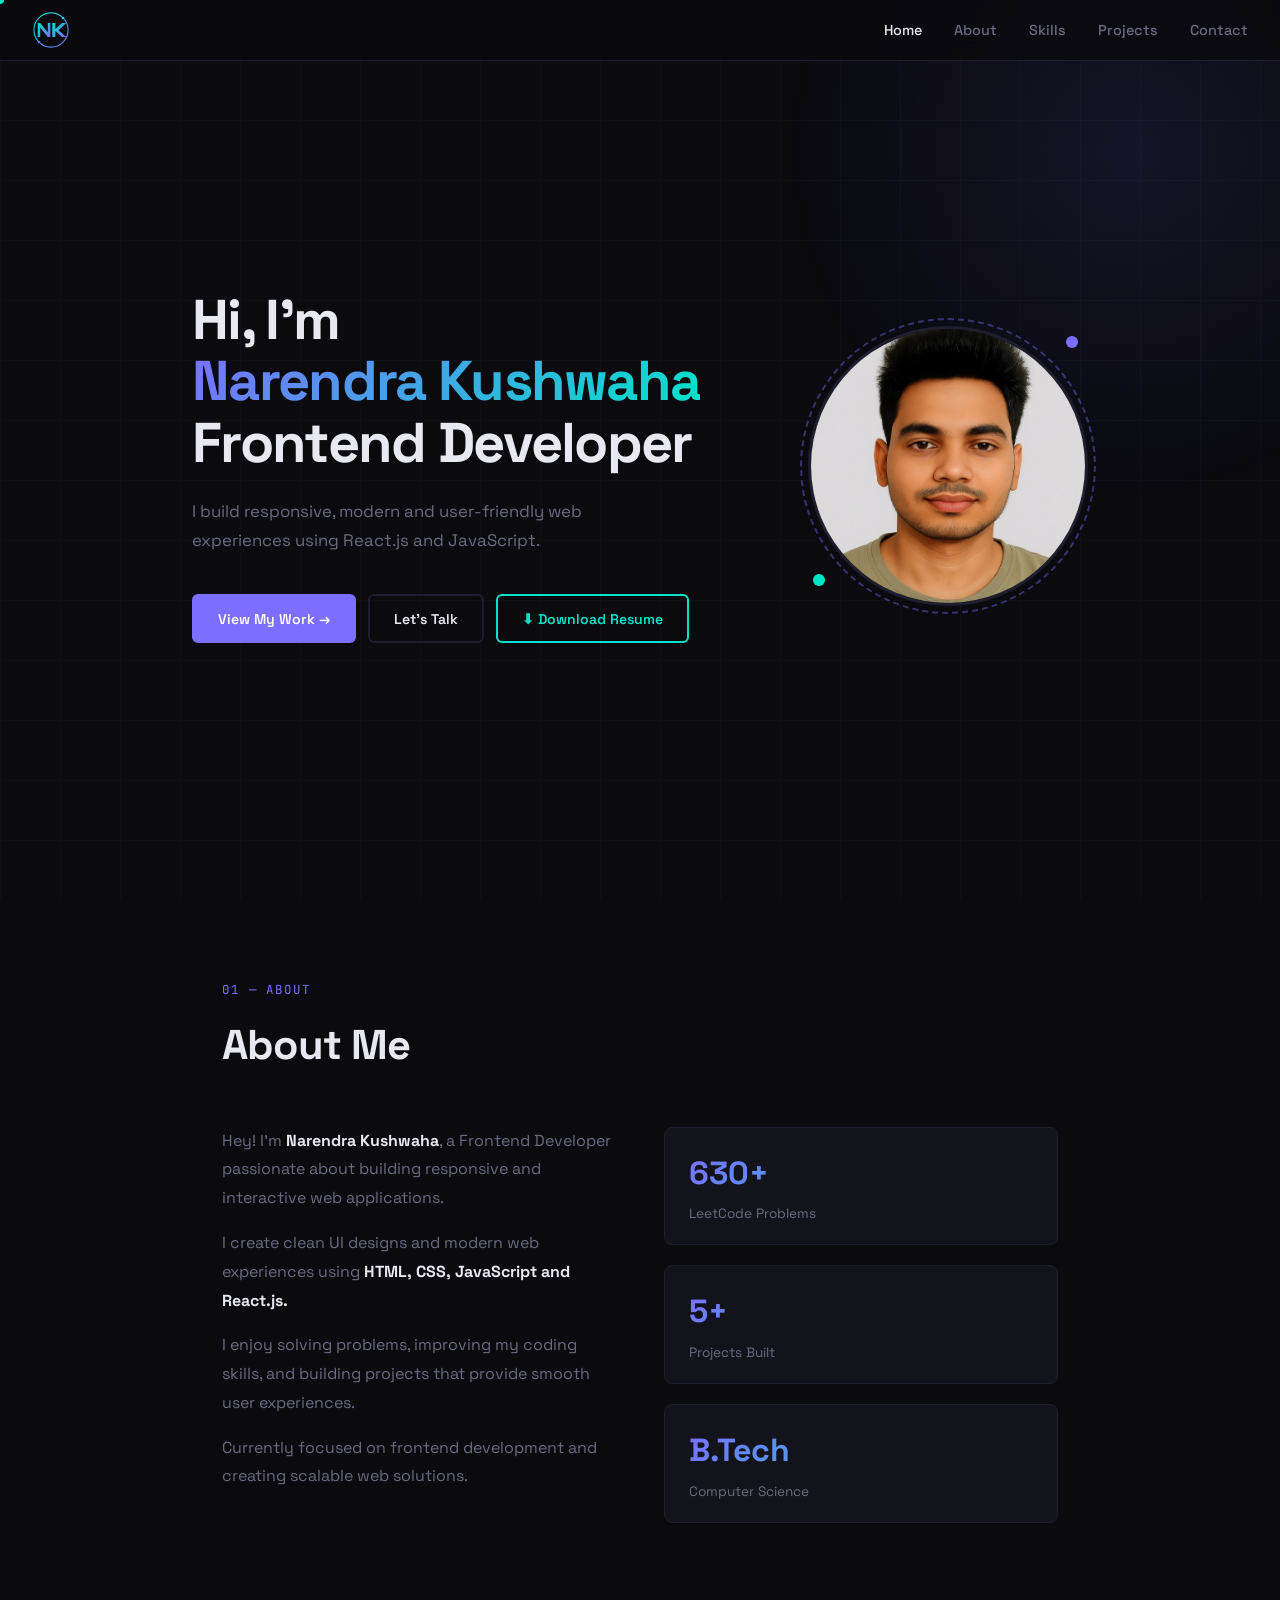
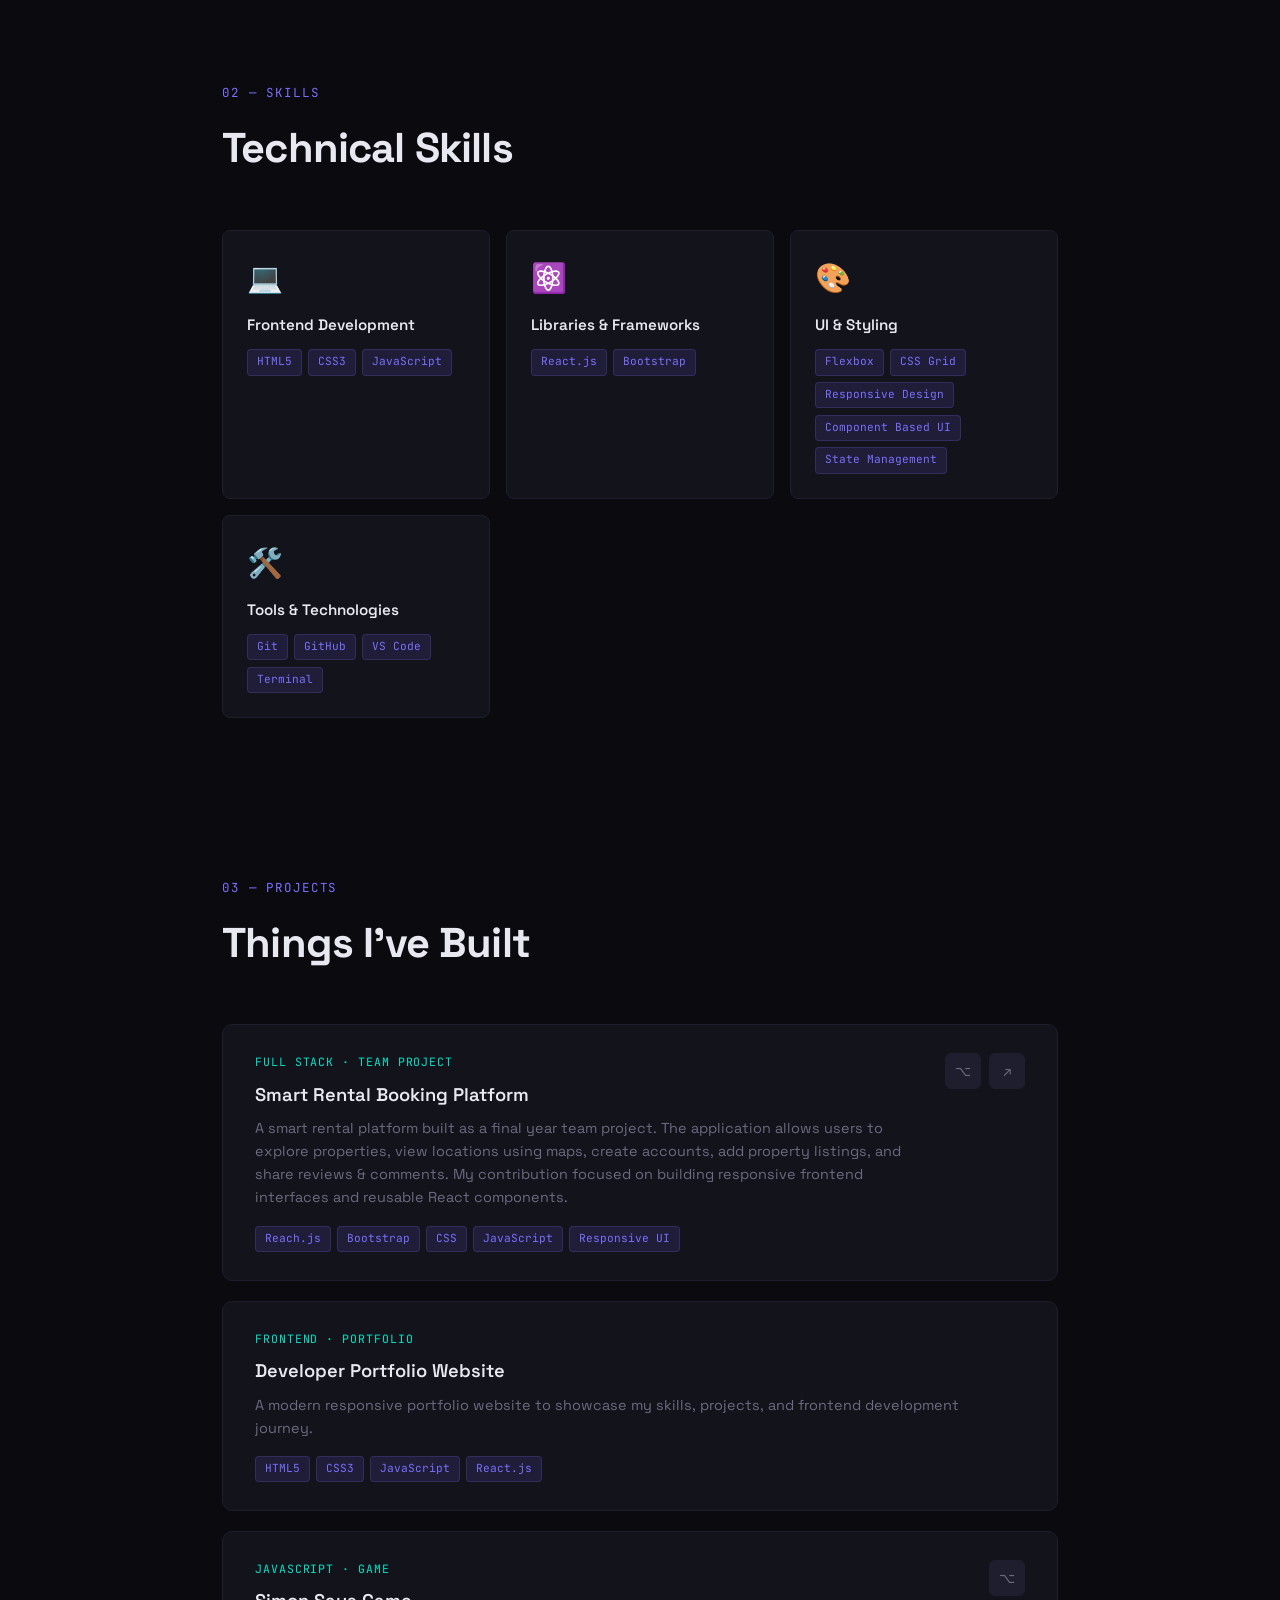
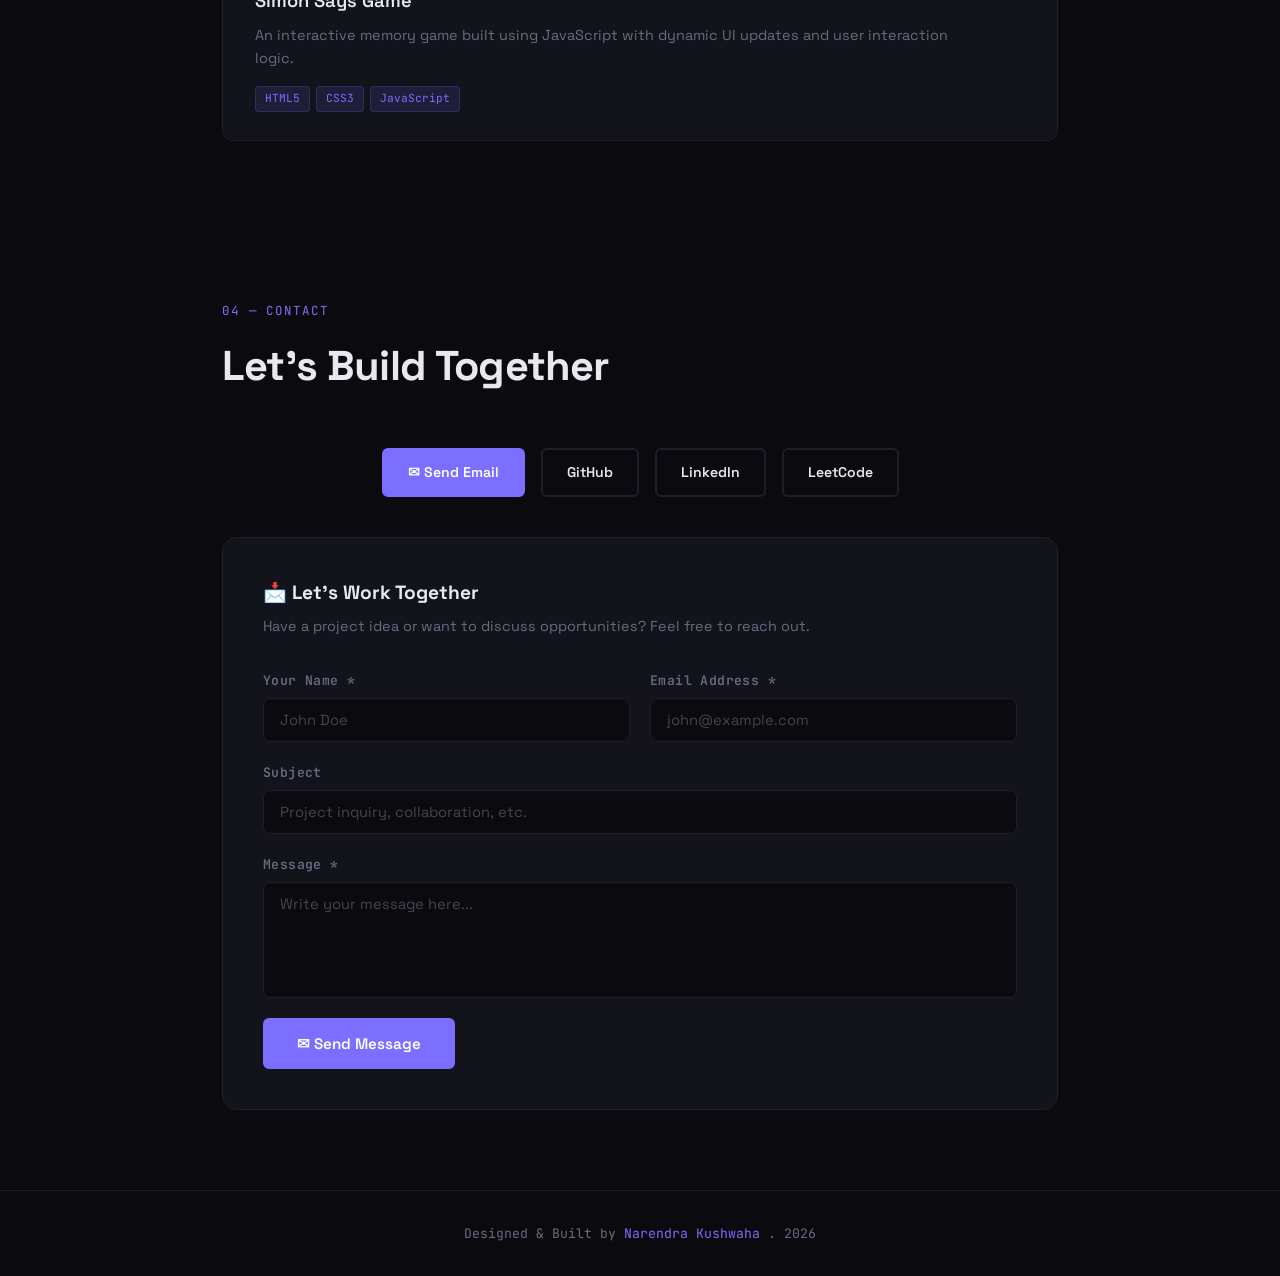
==== index.html @ e9b40866 "first commit" ====
<!DOCTYPE html>
<html lang="en">
<head>
  <meta charset="UTF-8" />
  <meta name="viewport" content="width=device-width, initial-scale=1.0"/>
  <title>Portfolio — Full Stack Developer</title>
  <link href="https://fonts.googleapis.com/css2?family=Space+Grotesk:wght@300;400;500;600;700&family=JetBrains+Mono:wght@400;500&display=swap" rel="stylesheet"/>
  <link rel="stylesheet" href="css/style.css"/>
</head>
<body>

  <div class="grid-bg"></div>
  <div class="glow"></div>
  <div class="cursor" id="cursor"></div>

  <!-- ===== NAVBAR ===== -->
  <nav>
    <div class="logo">
      <img src="assets/nk-logo.svg" alt="NK" style="height: 38px; vertical-align: middle;">
    </div>
    <ul class="nav-links">
      <li><a href="#hero">Home</a></li>
      <li><a href="#about">About</a></li>
      <li><a href="#skills">Skills</a></li>
      <li><a href="#projects">Projects</a></li>
      <li><a href="#contact">Contact</a></li>
    </ul>
  </nav>

  <!-- ===== HERO ===== -->
  <section id="hero">
    <div class="hero-left">
      <h1>Hi, I'm <br><span class="highlight">Narendra Kushwaha</span><br>Frontend Developer</h1>
      <p class="hero-sub">
        I build responsive, modern and user-friendly web experiences
        using React.js and JavaScript.
      </p>

      <div class="hero-cta">
        <a href="#projects" class="btn btn-primary">View My Work →</a>
        <a href="#contact" class="btn btn-ghost">Let's Talk</a>
        <a href="assets/resume.pdf" download="Narendra-Kushwaha_Resume.pdf" class="btn btn-resume">⬇ Download Resume</a>
      </div>
    </div>

    <div class="hero-right">
      <div class="photo-wrapper">
        <img src="assets/photo.jpg" alt="Narendra Kushwaha" class="profile-photo" id="profilePhoto"/>
        <div class="photo-ring"></div>
        <div class="photo-dot dot1"></div>
        <div class="photo-dot dot2"></div>
      </div>
    </div>
  </section>

  <!-- ===== ABOUT ===== -->
  <section id="about">
    <p class="section-label">01 — About</p>
    <h2>About Me</h2>
    <div class="about-grid fade-in">
      <div class="about-text">
        <p>Hey! I'm <strong>Narendra Kushwaha</strong>, a Frontend Developer passionate about building responsive and interactive web applications.</p>
        <p>I create clean UI designs and modern web experiences using <strong>HTML, CSS, JavaScript and React.js.</strong></p>
        <p>I enjoy solving problems, improving my coding skills, and building projects that provide smooth user experiences.</p>
        <p>Currently focused on frontend development and creating scalable web solutions.</p>
      </div>
      <div class="stats">
        <div class="stat-item">
          <div class="stat-num">630+</div>
          <div class="stat-label">LeetCode Problems</div>
        </div>
        <div class="stat-item">
          <div class="stat-num">5+</div>
          <div class="stat-label">Projects Built</div>
        </div>
        <div class="stat-item">
          <div class="stat-num">B.Tech</div>
          <div class="stat-label">Computer Science</div>
        </div>
      </div>
    </div>
  </section>

  <!-- ===== SKILLS ===== -->
  <section id="skills">
    <p class="section-label">02 — Skills</p>
    <h2>Technical Skills</h2>
    <div class="skills-grid fade-in">
      <div class="skill-card">
        <div class="skill-icon">💻</div>
        <div class="skill-name">Frontend Development</div>
        <div class="skill-tags">
          <span class="tag">HTML5</span><span class="tag">CSS3</span><span class="tag">JavaScript</span>
        </div>
      </div>
      <div class="skill-card">
        <div class="skill-icon">⚛️</div>
        <div class="skill-name">Libraries & Frameworks</div>
        <div class="skill-tags">
          <span class="tag">React.js</span><span class="tag">Bootstrap</span>
        </div>
      </div>
      <div class="skill-card">
        <div class="skill-icon">🎨</div>
        <div class="skill-name">UI & Styling</div>
        <div class="skill-tags">
          <span class="tag">Flexbox</span><span class="tag">CSS Grid</span><span class="tag">Responsive Design</span><span class="tag">Component Based UI</span><span class="tag">State Management</span>
        </div>
      </div>
      <div class="skill-card">
        <div class="skill-icon">🛠️</div>
        <div class="skill-name">Tools & Technologies</div>
        <div class="skill-tags">
          <span class="tag">Git</span><span class="tag">GitHub</span><span class="tag">VS Code</span><span class="tag">Terminal</span>
        </div>
      </div>
    </div>
  </section>

  <!-- ===== PROJECTS ===== -->
  <section id="projects">
    <p class="section-label">03 — Projects</p>
    <h2>Things I've Built</h2>
    <div class="projects-grid fade-in">
      <div class="project-card">
        <div>
          <div class="project-tag">FULL STACK · TEAM PROJECT</div>
          <div class="project-name">Smart Rental Booking Platform</div>
          <div class="project-desc"><p> A smart rental platform built as a final year team project. The application allows users to explore properties, view locations using maps, create accounts, add property listings, and share reviews & comments. My contribution focused on building responsive frontend interfaces and reusable React components.</p></div>
          <div class="skill-tags" style="margin-top:1rem;">
            <span class="tag">Reach.js</span><span class="tag">Bootstrap</span><span class="tag">CSS</span><span class="tag">JavaScript</span><span class="tag">Responsive UI</span>
          </div>
        </div>
        <div class="project-links">
          <a href="https://github.com/Narendra-kushwaha/smart-rental-booking" class="icon-link" title="GitHub">⌥</a>
          <a href="https://smart-rental-booking.onrender.com" class="icon-link" title="Live Demo">↗</a>
        </div>
      </div>
      <div class="project-card">
        <div>
          <div class="project-tag">FRONTEND · PORTFOLIO</div>
          <div class="project-name">Developer Portfolio Website</div>
          <div class="project-desc"> A modern responsive portfolio website to showcase my skills, projects, and frontend development journey.</div>
          <div class="skill-tags" style="margin-top:1rem;">
            <span class="tag">HTML5</span><span class="tag">CSS3</span><span class="tag">JavaScript</span><span class="tag">React.js</span>
          </div>
        </div>
        <div class="project-links">
          <!-- <a href="#" class="icon-link" title="GitHub">⌥</a> -->
          <!-- <a href="#" class="icon-link" title="Live Demo">↗</a> -->
        </div>
      </div>
      <div class="project-card">
        <div>
          <div class="project-tag">JAVASCRIPT · GAME</div>
          <div class="project-name">Simon Says Game</div>
          <div class="project-desc">An interactive memory game built using JavaScript with dynamic UI updates and user interaction logic.</div>
          <div class="skill-tags" style="margin-top:1rem;">
            <span class="tag">HTML5</span><span class="tag">CSS3</span><span class="tag">JavaScript</span>
          </div>
        </div>
        <div class="project-links">
          <a href="https://github.com/Narendra-kushwaha/Simon-Says-Game" class="icon-link" title="GitHub">⌥</a>
          <!-- <a href="#" class="icon-link" title="Live Demo">↗</a> -->
        </div>
      </div>
    </div>
  </section>

 
<!-- conteact section -->
  <section id="contact">
    <p class="section-label">04 — Contact</p>
    <h2>Let's Build Together</h2>

    <!-- Social Buttons -->
    <div class="contact-links fade-in" style="margin-bottom: 2.5rem;">
      <a href="mailto:narendra626315@gmail.com" class="btn btn-primary">✉ Send Email</a>
      <a href="https://github.com/yourusername" class="btn btn-ghost" target="_blank">GitHub</a>
      <a href="https://linkedin.com/in/yourusername" class="btn btn-ghost" target="_blank">LinkedIn</a>
      <a href="https://twitter.com/yourusername" class="btn btn-ghost" target="_blank">LeetCode</a>
    </div>

    <!-- Contact Form -->
    <div class="form-wrapper fade-in">
      <div class="form-header">
        <p class="form-title">📩 Let's Work Together</p>
        <p class="form-sub">Have a project idea or want to discuss opportunities? Feel free to reach out.</p>
      </div>

      <form class="contact-form" id="contactForm">
        <div class="form-row">
          <div class="form-group">
            <label for="fname">Your Name *</label>
            <input type="text" id="fname" name="name" placeholder="John Doe" required />
          </div>
          <div class="form-group">
            <label for="femail">Email Address *</label>
            <input type="email" id="femail" name="email" placeholder="john@example.com" required />
          </div>
        </div>
        <div class="form-group">
          <label for="fsubject">Subject</label>
          <input type="text" id="fsubject" name="subject" placeholder="Project inquiry, collaboration, etc." />
        </div>
        <div class="form-group">
          <label for="fmsg">Message *</label>
          <textarea id="fmsg" name="message" rows="5" placeholder="Write your message here..." required></textarea>
        </div>
        <button type="submit" class="btn btn-primary btn-submit" id="submitBtn">
          <span id="btnText">✉ Send Message</span>
        </button>
      </form>

      <!-- Success Screen -->
      <div class="form-success" id="formSuccess">
        <div class="success-icon">✅</div>
        <h3>Message Sent Successfully!</h3>
        <p>Thank you for reaching out. I'll get back to you soon.</p>
        <button class="btn btn-ghost" onclick="resetForm()">Send Another Message</button>
      </div>
    </div>
  </section>


  <footer>
    <p>Designed & Built by <span>Narendra Kushwaha</span> . 2026</p>
  </footer>

  <script src="js/main.js"></script>
</body>
</html>
---- css/style.css ----
:root {
  --bg:      #0a0a0f;
  --surface: #111118;
  --border:  #1e1e2e;
  --accent:  #7c6fff;
  --accent2: #00e5c8;
  --text:    #e8e8f0;
  --muted:   #6b6b80;
  --card:    #13131c;
}

*, *::before, *::after { box-sizing: border-box; margin: 0; padding: 0; }
html { scroll-behavior: smooth; }
body {
  background: var(--bg);
  color: var(--text);
  font-family: 'Space Grotesk', sans-serif;
  line-height: 1.6;
  overflow-x: hidden;
}

/* BG DECORATIONS */
.grid-bg {
  position: fixed; inset: 0; z-index: 0; pointer-events: none;
  background-image:
    linear-gradient(var(--border) 1px, transparent 1px),
    linear-gradient(90deg, var(--border) 1px, transparent 1px);
  background-size: 60px 60px;
  opacity: 0.3;
}
.glow {
  position: fixed; top: -200px; right: -200px; z-index: 0;
  width: 700px; height: 700px; border-radius: 50%;
  background: radial-gradient(circle, rgba(124,111,255,0.1) 0%, transparent 70%);
  pointer-events: none;
}
.cursor {
  position: fixed; width: 8px; height: 8px;
  background: var(--accent2); border-radius: 50%;
  pointer-events: none; z-index: 9999;
  transform: translate(-50%, -50%);
  transition: transform 0.1s;
}

/* NAVBAR */
nav {
  position: fixed; top: 0; width: 100%; z-index: 100;
  padding: 0.7rem 2rem;
  display: flex; justify-content: space-between; align-items: center;
  background: rgba(10,10,15,0.85);
  backdrop-filter: blur(12px);
  border-bottom: 1px solid var(--border);
}
.logo {
  font-family: 'JetBrains Mono', monospace;
  font-size: 1.1rem; font-weight: 500;
  color: var(--accent); letter-spacing: -0.02em;
}
.logo span { color: var(--accent2); }
.nav-links { display: flex; gap: 2rem; list-style: none; }
.nav-links a {
  color: var(--muted); text-decoration: none;
  font-size: 0.9rem; font-weight: 500; transition: color 0.2s;
}
.nav-links a:hover { color: var(--text); }

/* HERO */
#hero {
  min-height: 100vh;
  display: flex; align-items: center; justify-content: space-between;
  gap: 4rem;
  padding: 6rem 2rem 4rem;
  max-width: 960px; margin: 0 auto;
  position: relative; z-index: 1;
}
.hero-left { flex: 1; }
.hero-right { flex-shrink: 0; }

.hero-eyebrow {
  font-family: 'JetBrains Mono', monospace;
  font-size: 0.82rem; color: var(--accent2);
  letter-spacing: 0.12em; text-transform: uppercase;
  margin-bottom: 1.5rem;
}
.hero-eyebrow::before { content: '// '; color: var(--muted); }

h1 {
  font-size: clamp(2.2rem, 5vw, 3.5rem);
  font-weight: 700; line-height: 1.1;
  letter-spacing: -0.03em; margin-bottom: 1.5rem;
}
.highlight {
  background: linear-gradient(135deg, var(--accent), var(--accent2));
  -webkit-background-clip: text; -webkit-text-fill-color: transparent;
  background-clip: text;
}
.hero-sub {
  font-size: 1.05rem; color: var(--muted);
  max-width: 480px; margin-bottom: 2.5rem; line-height: 1.7;
}
.hero-cta { display: flex; gap: 0.75rem; flex-wrap: wrap; }

/* PROFILE PHOTO */
.photo-wrapper {
  position: relative;
  width: 280px; height: 280px;
}
.profile-photo {
  width: 280px; height: 280px;
  border-radius: 50%;
  object-fit: cover;
  border: 3px solid var(--border);
  position: relative; z-index: 2;
  display: block;
  background: var(--card);
}
.profile-photo::after {
  content: '👤';
  display: flex; align-items: center; justify-content: center;
  font-size: 5rem;
}
.photo-ring {
  position: absolute; inset: -8px;
  border-radius: 50%;
  border: 2px dashed var(--accent);
  opacity: 0.4;
  animation: spin 20s linear infinite;
}
.photo-dot {
  position: absolute;
  width: 12px; height: 12px; border-radius: 50%;
  z-index: 3;
}
.dot1 { background: var(--accent); top: 10px; right: 10px; }
.dot2 { background: var(--accent2); bottom: 20px; left: 5px; }
@keyframes spin { to { transform: rotate(360deg); } }

/* BUTTONS */
.btn {
  padding: 0.7rem 1.5rem; border-radius: 6px;
  font-size: 0.88rem; font-weight: 600;
  cursor: pointer; text-decoration: none;
  transition: all 0.2s;
  display: inline-flex; align-items: center; gap: 0.5rem;
  font-family: 'Space Grotesk', sans-serif;
}
.btn-primary {
  background: var(--accent); color: #fff;
  border: 2px solid var(--accent);
}
.btn-primary:hover { background: transparent; color: var(--accent); }

.btn-ghost {
  background: transparent; color: var(--text);
  border: 2px solid var(--border);
}
.btn-ghost:hover { border-color: var(--accent); color: var(--accent); }

/* Resume button style */
.btn-resume {
  background: transparent; color: var(--accent2);
  border: 2px solid var(--accent2);
}
.btn-resume:hover { background: var(--accent2); color: #000; }

/* SECTIONS */
section {
  position: relative; z-index: 1;
  padding: 5rem 2rem;
  max-width: 900px; margin: 0 auto;
}
.section-label {
  font-family: 'JetBrains Mono', monospace;
  font-size: 0.78rem; color: var(--accent);
  text-transform: uppercase; letter-spacing: 0.15em;
  margin-bottom: 0.75rem;
}
h2 {
  font-size: clamp(1.8rem, 4vw, 2.6rem);
  font-weight: 700; letter-spacing: -0.02em;
  margin-bottom: 3rem; color: var(--text);
}

/* ABOUT */
.about-grid {
  display: grid; grid-template-columns: 1fr 1fr;
  gap: 3rem; align-items: start;
}
.about-text p { color: var(--muted); line-height: 1.8; margin-bottom: 1rem; }
.about-text p strong { color: var(--text); }
.stats { display: flex; flex-direction: column; gap: 1.25rem; }
.stat-item {
  padding: 1.25rem 1.5rem;
  background: var(--card); border: 1px solid var(--border); border-radius: 8px;
}
.stat-num {
  font-size: 2rem; font-weight: 700;
  background: linear-gradient(135deg, var(--accent), var(--accent2));
  -webkit-background-clip: text; -webkit-text-fill-color: transparent;
  background-clip: text;
}
.stat-label { color: var(--muted); font-size: 0.85rem; margin-top: 0.25rem; }

/* SKILLS */
.skills-grid {
  display: grid;
  grid-template-columns: repeat(auto-fit, minmax(200px, 1fr));
  gap: 1rem;
}
.skill-card {
  background: var(--card); border: 1px solid var(--border);
  border-radius: 8px; padding: 1.5rem;
  transition: border-color 0.2s, transform 0.2s;
}
.skill-card:hover { border-color: var(--accent); transform: translateY(-2px); }
.skill-icon { font-size: 1.8rem; margin-bottom: 0.75rem; }
.skill-name { font-weight: 600; font-size: 0.95rem; margin-bottom: 0.5rem; }
.skill-tags { display: flex; flex-wrap: wrap; gap: 0.4rem; margin-top: 0.75rem; }
.tag {
  font-family: 'JetBrains Mono', monospace;
  font-size: 0.7rem; padding: 0.2rem 0.55rem;
  background: rgba(124,111,255,0.12); color: var(--accent);
  border-radius: 4px; border: 1px solid rgba(124,111,255,0.2);
}

/* PROJECTS */
.projects-grid { display: grid; gap: 1.25rem; }
.project-card {
  background: var(--card); border: 1px solid var(--border);
  border-radius: 10px; padding: 1.75rem 2rem;
  display: grid; grid-template-columns: 1fr auto;
  gap: 1rem; align-items: start;
  transition: border-color 0.2s;
}
.project-card:hover { border-color: var(--accent); }
.project-tag {
  font-family: 'JetBrains Mono', monospace;
  font-size: 0.72rem; color: var(--accent2);
  text-transform: uppercase; letter-spacing: 0.08em; margin-bottom: 0.5rem;
}
.project-name { font-size: 1.15rem; font-weight: 600; margin-bottom: 0.5rem; color: var(--text); }
.project-desc { color: var(--muted); font-size: 0.9rem; line-height: 1.6; }
.project-links { display: flex; gap: 0.5rem; flex-shrink: 0; }
.icon-link {
  width: 36px; height: 36px; border-radius: 6px;
  background: var(--border); border: 1px solid var(--border);
  display: flex; align-items: center; justify-content: center;
  color: var(--muted); text-decoration: none; font-size: 0.9rem;
  transition: all 0.2s;
}
.icon-link:hover { background: var(--accent); color: #fff; border-color: var(--accent); }

/* CONTACT */
.contact-wrapper {
  background: var(--card); border: 1px solid var(--border);
  border-radius: 12px; padding: 3rem; text-align: center;
}
.contact-wrapper p {
  color: var(--muted); margin-bottom: 2rem;
  max-width: 440px; margin-left: auto; margin-right: auto;
}
.contact-links { display: flex; justify-content: center; gap: 1rem; flex-wrap: wrap; }

/* FOOTER */
footer {
  border-top: 1px solid var(--border);
  text-align: center; padding: 2rem;
  color: var(--muted); font-size: 0.82rem;
  font-family: 'JetBrains Mono', monospace;
}
footer span { color: var(--accent); }

/* ANIMATIONS */
.fade-in { opacity: 0; transform: translateY(20px); transition: opacity 0.6s ease, transform 0.6s ease; }
.fade-in.visible { opacity: 1; transform: none; }

/* RESPONSIVE */
@media (max-width: 768px) {
  #hero { flex-direction: column-reverse; text-align: center; padding-top: 7rem; }
  .hero-sub { max-width: 100%; }
  .hero-cta { justify-content: center; }
  .photo-wrapper { width: 200px; height: 200px; }
  .profile-photo { width: 190px; height: 190px; }
  .about-grid { grid-template-columns: 1fr; }
  .project-card { grid-template-columns: 1fr; }
  .nav-links { display: none; }
}

/* contect form style */
.contact-links { display: flex; gap: 1rem; flex-wrap: wrap; }

.form-wrapper {
  background: var(--card);
  border: 1px solid var(--border);
  border-radius: 14px;
  padding: 2.5rem;
}

.form-header { margin-bottom: 2rem; }

.form-title {
  font-size: 1.2rem; font-weight: 700;
  color: var(--text); margin-bottom: 0.4rem;
}
.form-sub { color: var(--muted); font-size: 0.9rem; }

.contact-form { display: flex; flex-direction: column; gap: 1.25rem; }

.form-row {
  display: grid; grid-template-columns: 1fr 1fr; gap: 1.25rem;
}

.form-group { display: flex; flex-direction: column; gap: 0.45rem; }

.form-group label {
  font-size: 0.82rem; font-weight: 600;
  color: var(--muted); letter-spacing: 0.03em;
  font-family: 'JetBrains Mono', monospace;
}

.form-group input,
.form-group textarea {
  background: var(--bg);
  border: 1px solid var(--border);
  border-radius: 8px;
  padding: 0.75rem 1rem;
  color: var(--text);
  font-family: 'Space Grotesk', sans-serif;
  font-size: 0.92rem;
  outline: none;
  transition: border-color 0.2s, box-shadow 0.2s;
  resize: none;
  width: 100%;
}

.form-group input::placeholder,
.form-group textarea::placeholder { color: var(--muted); opacity: 0.6; }

.form-group input:focus,
.form-group textarea:focus {
  border-color: var(--accent);
  box-shadow: 0 0 0 3px rgba(124,111,255,0.12);
}

.btn-submit { align-self: flex-start; padding: 0.85rem 2rem; font-size: 0.95rem; }

.form-success { display: none; text-align: center; padding: 2rem; }
.form-success.show { display: block; }
.contact-form.hide { display: none; }

.success-icon { font-size: 3rem; margin-bottom: 1rem; }
.form-success h3 {
  font-size: 1.4rem; font-weight: 700;
  color: var(--accent2); margin-bottom: 0.5rem;
}
.form-success p { color: var(--muted); margin-bottom: 1.5rem; }

@media (max-width: 600px) {
  .form-row { grid-template-columns: 1fr; }
  .form-wrapper { padding: 1.5rem; }
  .btn-submit { width: 100%; justify-content: center; }
}
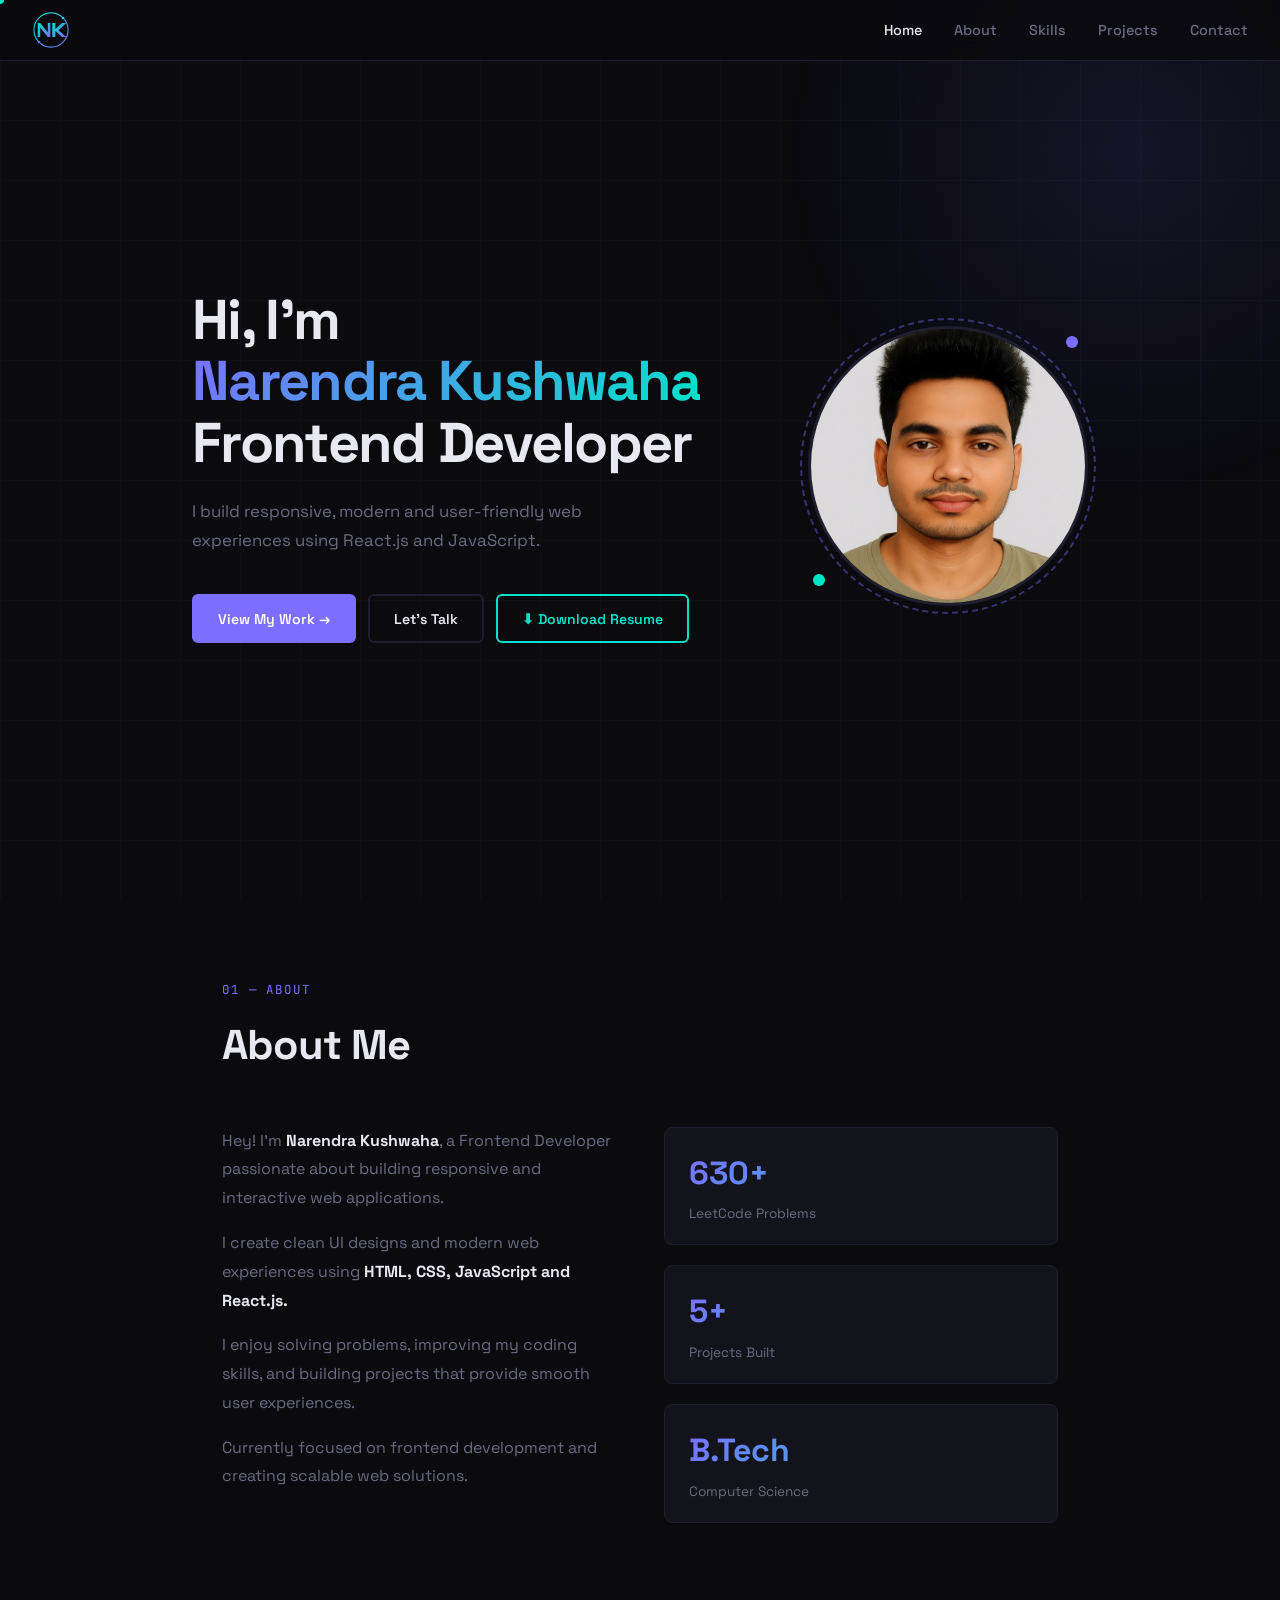
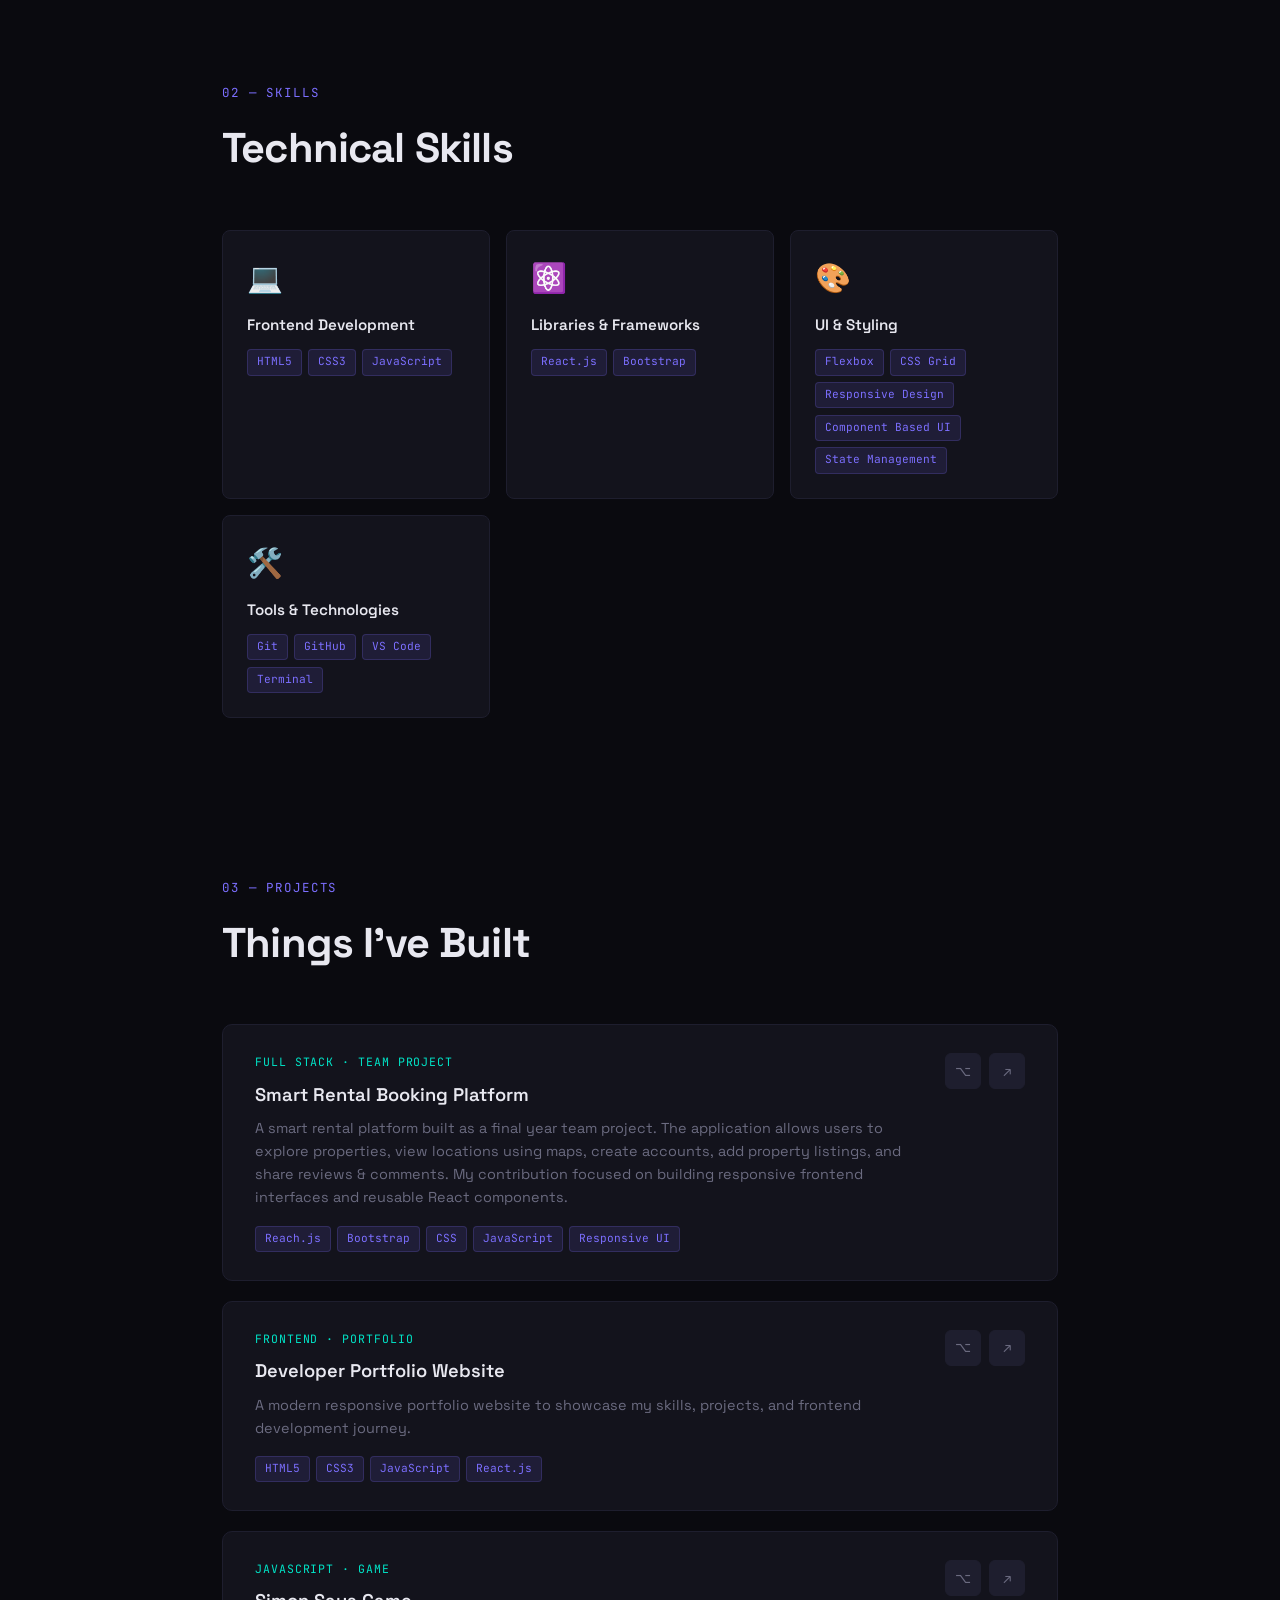
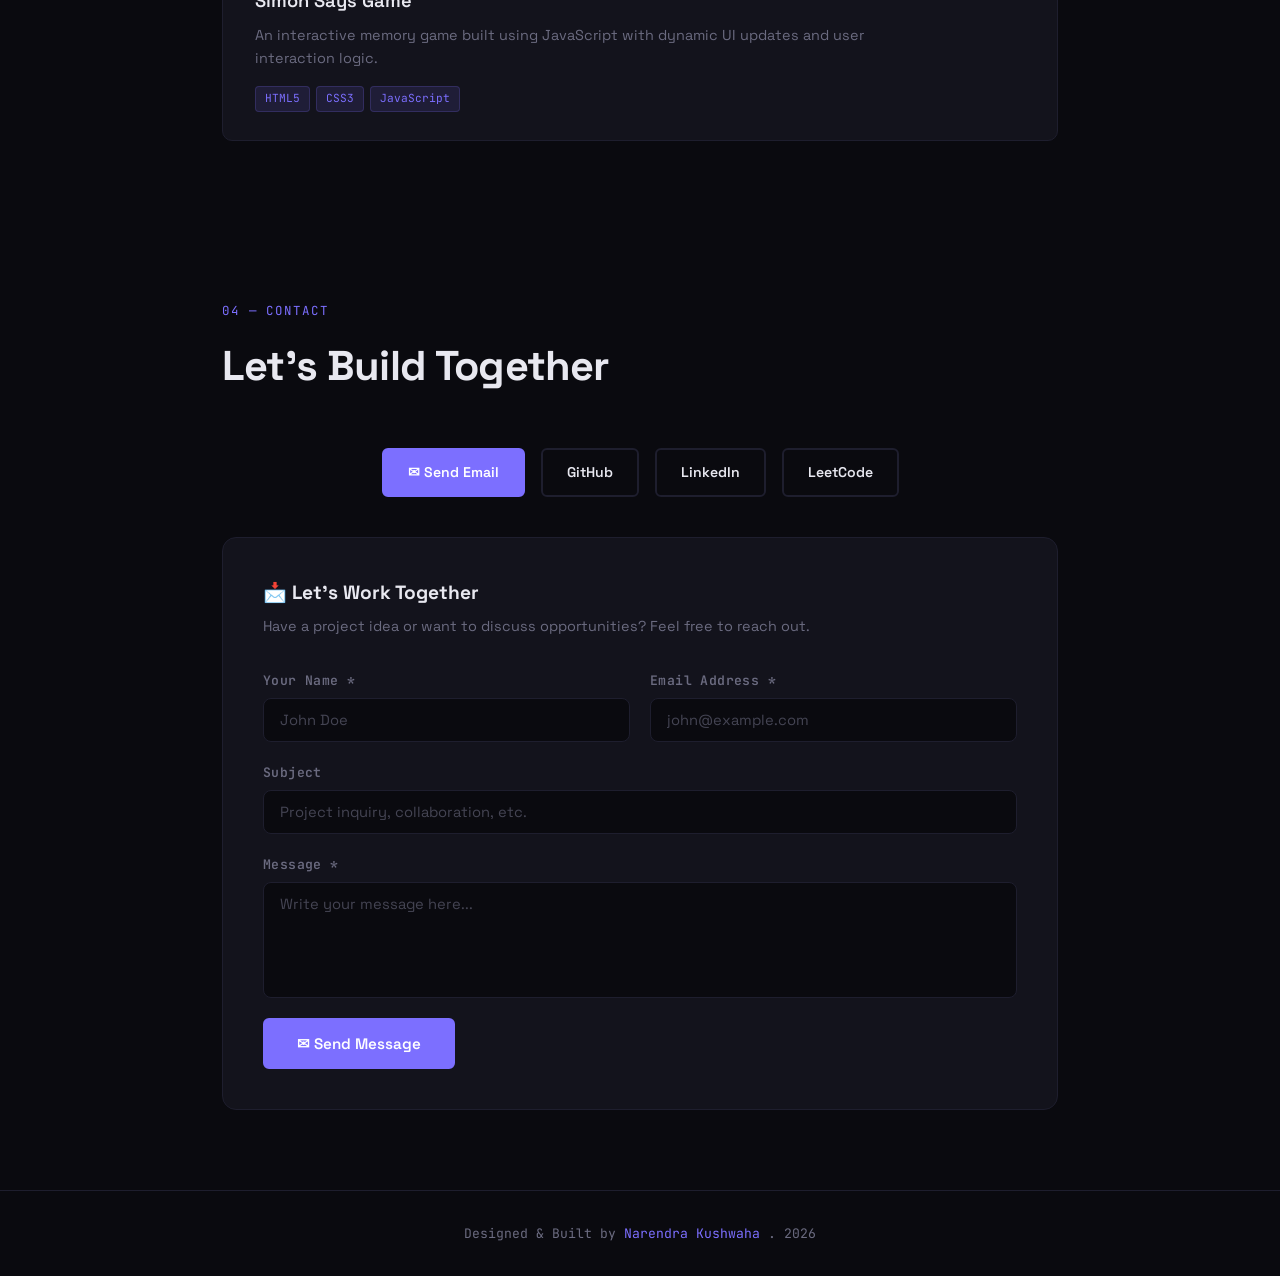
==== commit 4521576e: "updated title and project live links" ====
--- a/index.html
+++ b/index.html
@@ -3,7 +3,7 @@
 <head>
   <meta charset="UTF-8" />
   <meta name="viewport" content="width=device-width, initial-scale=1.0"/>
-  <title>Portfolio — Full Stack Developer</title>
+  <title>Narendra Kushwaha — Frontend Developer</title>
   <link href="https://fonts.googleapis.com/css2?family=Space+Grotesk:wght@300;400;500;600;700&family=JetBrains+Mono:wght@400;500&display=swap" rel="stylesheet"/>
   <link rel="stylesheet" href="css/style.css"/>
 </head>
@@ -146,8 +146,8 @@
           </div>
         </div>
         <div class="project-links">
-          <!-- <a href="#" class="icon-link" title="GitHub">⌥</a> -->
-          <!-- <a href="#" class="icon-link" title="Live Demo">↗</a> -->
+          <a href="https://github.com/Narendra-kushwaha/portfolio" class="icon-link" title="GitHub">⌥</a>
+          <a href="https://narendra-kushwaha.netlify.app/" class="icon-link" title="Live Demo">↗</a>
         </div>
       </div>
       <div class="project-card">
@@ -161,7 +161,7 @@
         </div>
         <div class="project-links">
           <a href="https://github.com/Narendra-kushwaha/Simon-Says-Game" class="icon-link" title="GitHub">⌥</a>
-          <!-- <a href="#" class="icon-link" title="Live Demo">↗</a> -->
+          <a href="simon-says-nk.netlify.app" class="icon-link" title="Live Demo">↗</a>
         </div>
       </div>
     </div>
@@ -176,9 +176,9 @@
     <!-- Social Buttons -->
     <div class="contact-links fade-in" style="margin-bottom: 2.5rem;">
       <a href="mailto:narendra626315@gmail.com" class="btn btn-primary">✉ Send Email</a>
-      <a href="https://github.com/yourusername" class="btn btn-ghost" target="_blank">GitHub</a>
-      <a href="https://linkedin.com/in/yourusername" class="btn btn-ghost" target="_blank">LinkedIn</a>
-      <a href="https://twitter.com/yourusername" class="btn btn-ghost" target="_blank">LeetCode</a>
+      <a href="https://github.com/Narendra-kushwaha " class="btn btn-ghost" target="_blank">GitHub</a>
+      <a href="https://linkedin.com/in/narendra-kushwaha-38232a237" class="btn btn-ghost" target="_blank">LinkedIn</a>
+      <a href="https://leetcode.com/u/Narendra_kushwaha_8319/" class="btn btn-ghost" target="_blank">LeetCode</a>
     </div>
 
     <!-- Contact Form -->
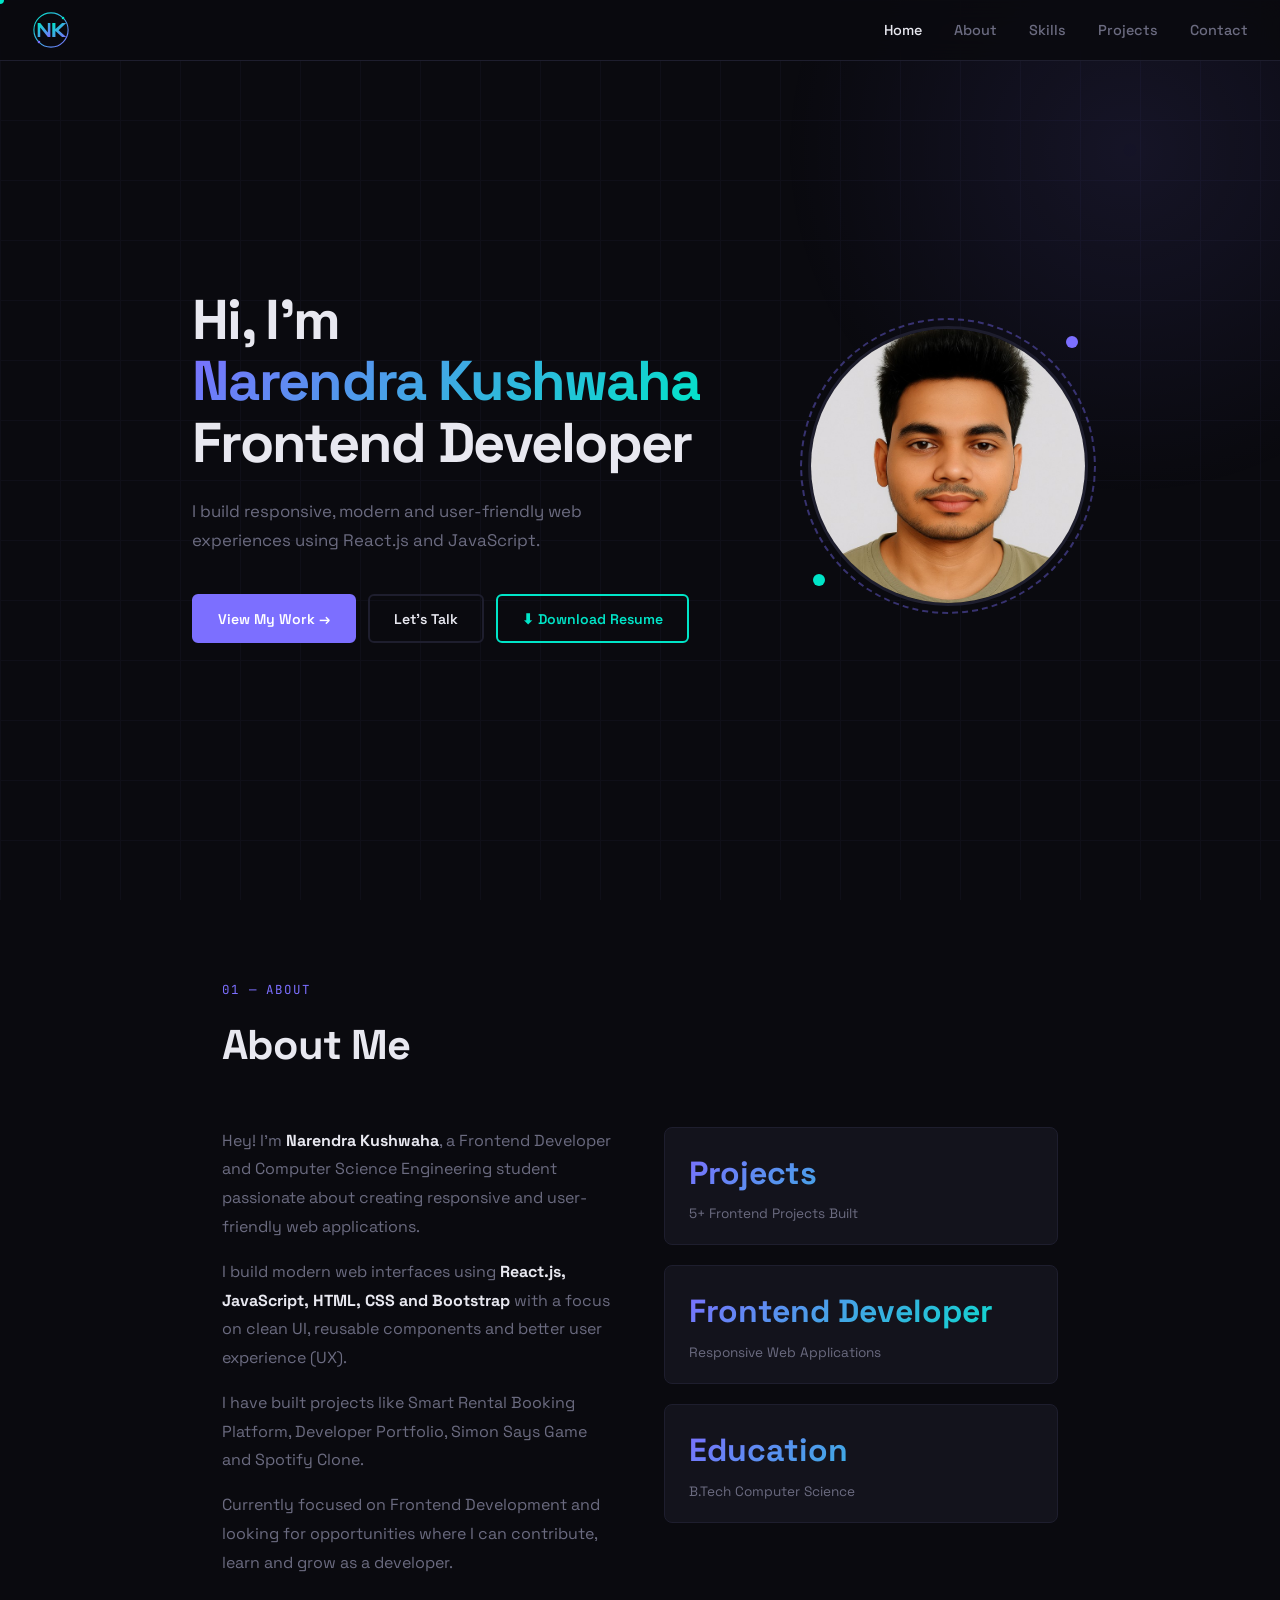
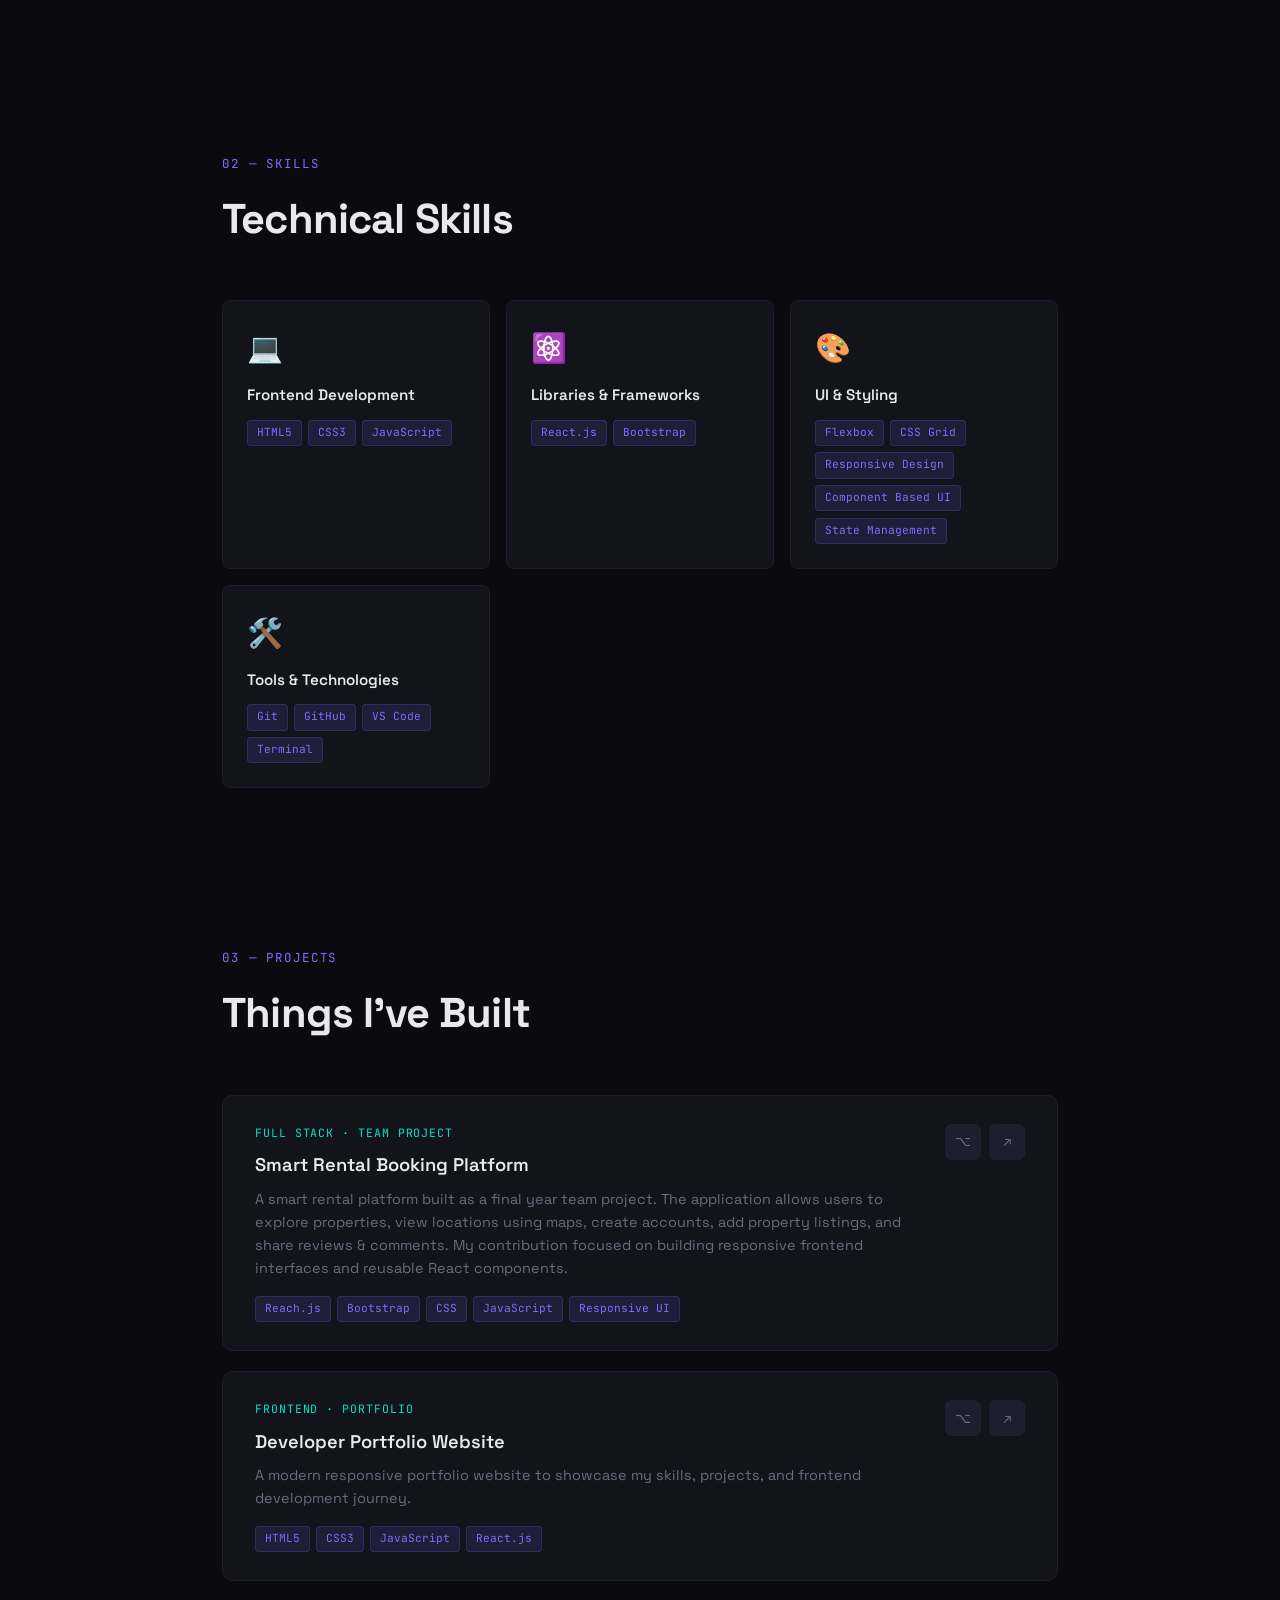
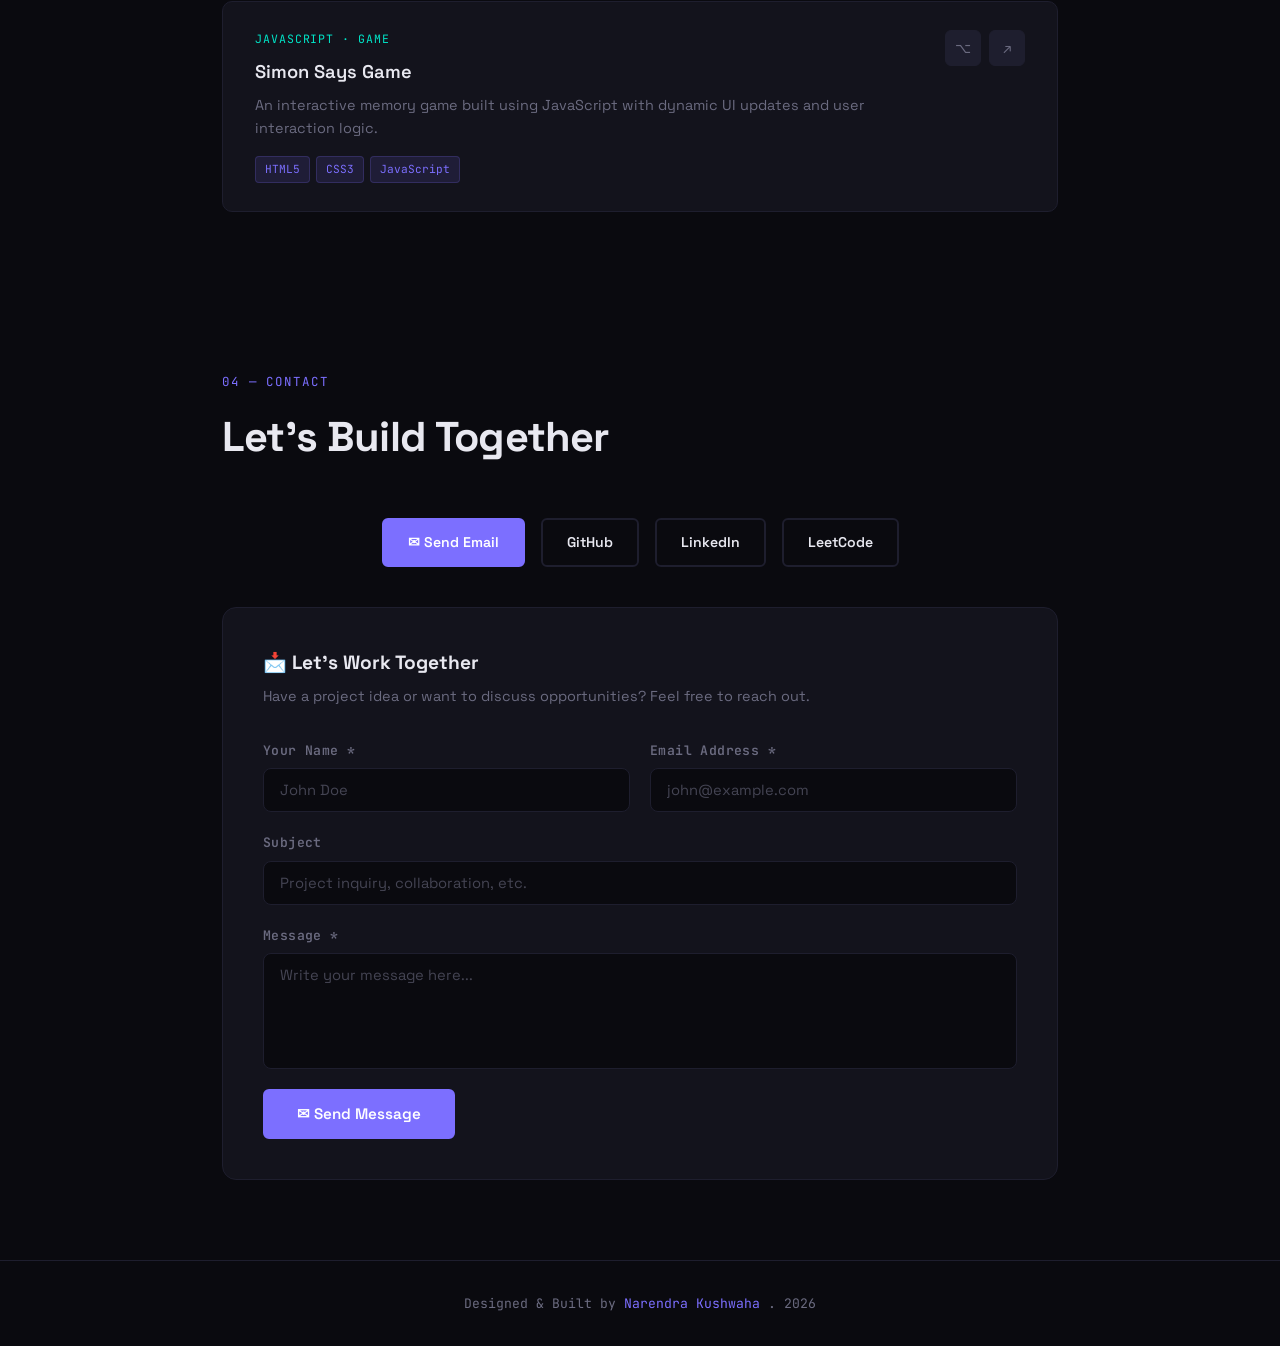
==== commit b1c33f2b: "Updated about section content" ====
--- a/index.html
+++ b/index.html
@@ -59,23 +59,23 @@
     <h2>About Me</h2>
     <div class="about-grid fade-in">
       <div class="about-text">
-        <p>Hey! I'm <strong>Narendra Kushwaha</strong>, a Frontend Developer passionate about building responsive and interactive web applications.</p>
-        <p>I create clean UI designs and modern web experiences using <strong>HTML, CSS, JavaScript and React.js.</strong></p>
-        <p>I enjoy solving problems, improving my coding skills, and building projects that provide smooth user experiences.</p>
-        <p>Currently focused on frontend development and creating scalable web solutions.</p>
+        <p>Hey! I'm <strong>Narendra Kushwaha</strong>, a Frontend Developer and Computer Science Engineering student passionate about creating responsive and user-friendly web applications.</p>
+        <p>I build modern web interfaces using <strong>React.js, JavaScript, HTML, CSS and Bootstrap</strong> with a focus on clean UI, reusable components and better user experience (UX).</p>
+        <p>I have built projects like Smart Rental Booking Platform, Developer Portfolio, Simon Says Game and Spotify Clone.</p>
+        <p>Currently focused on Frontend Development and looking for opportunities where I can contribute, learn and grow as a developer.</p>
       </div>
       <div class="stats">
         <div class="stat-item">
-          <div class="stat-num">630+</div>
-          <div class="stat-label">LeetCode Problems</div>
+          <div class="stat-num">Projects</div>
+          <div class="stat-label">5+ Frontend Projects Built</div>
         </div>
         <div class="stat-item">
-          <div class="stat-num">5+</div>
-          <div class="stat-label">Projects Built</div>
+          <div class="stat-num">Frontend Developer</div>
+          <div class="stat-label">Responsive Web Applications</div>
         </div>
         <div class="stat-item">
-          <div class="stat-num">B.Tech</div>
-          <div class="stat-label">Computer Science</div>
+          <div class="stat-num">Education</div>
+          <div class="stat-label">B.Tech Computer Science</div>
         </div>
       </div>
     </div>
@@ -147,7 +147,7 @@
         </div>
         <div class="project-links">
           <a href="https://github.com/Narendra-kushwaha/portfolio" class="icon-link" title="GitHub">⌥</a>
-          <a href="https://narendra-kushwaha.netlify.app/" class="icon-link" title="Live Demo">↗</a>
+          <a href="https://narendra-kushwaha-portfolio.vercel.app/" class="icon-link" title="Live Demo">↗</a>
         </div>
       </div>
       <div class="project-card">
@@ -161,7 +161,7 @@
         </div>
         <div class="project-links">
           <a href="https://github.com/Narendra-kushwaha/Simon-Says-Game" class="icon-link" title="GitHub">⌥</a>
-          <a href="simon-says-nk.netlify.app" class="icon-link" title="Live Demo">↗</a>
+          <a href="https://simon-says-nk.netlify.app/" class="icon-link" title="Live Demo">↗</a>
         </div>
       </div>
     </div>
